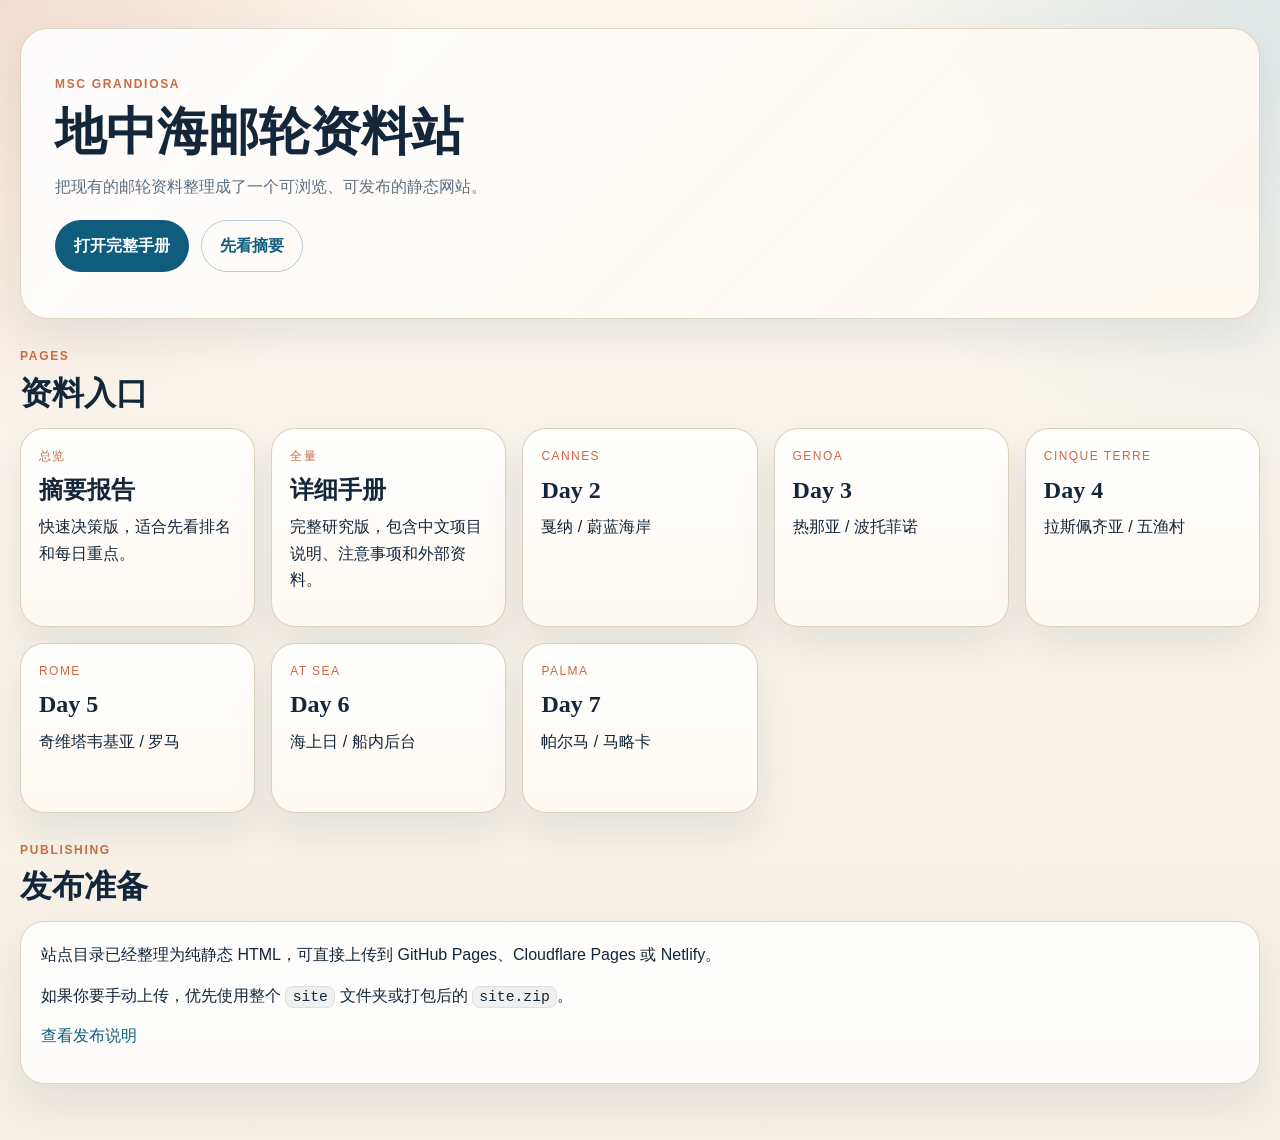
==== index.html @ 3a09f1c9 "Publish cruise guide site" ====
<!doctype html>
<html lang="zh-CN">
<head>
  <meta charset="utf-8">
  <meta name="viewport" content="width=device-width, initial-scale=1">
  <title>MSC Grandiosa 地中海邮轮资料站</title>
  <link rel="stylesheet" href="assets/styles.css">
</head>
<body>
  <div class="shell">
    <header class="home-hero">
      <p class="eyebrow">MSC Grandiosa</p>
      <h1>地中海邮轮资料站</h1>
      <p class="subtitle">把现有的邮轮资料整理成了一个可浏览、可发布的静态网站。</p>
      <div class="hero-actions">
        <a class="primary-btn" href="detailed.html">打开完整手册</a>
        <a class="secondary-btn" href="report.html">先看摘要</a>
      </div>
    </header>

    <section class="deck">
      <div class="section-head">
        <p class="eyebrow">Pages</p>
        <h2>资料入口</h2>
      </div>
      <div class="card-grid">
        
        <a class="card" href="report.html">
          <p class="card-kicker">总览</p>
          <h3>摘要报告</h3>
          <p>快速决策版，适合先看排名和每日重点。</p>
        </a>
        

        <a class="card" href="detailed.html">
          <p class="card-kicker">全量</p>
          <h3>详细手册</h3>
          <p>完整研究版，包含中文项目说明、注意事项和外部资料。</p>
        </a>
        

        <a class="card" href="day2.html">
          <p class="card-kicker">Cannes</p>
          <h3>Day 2</h3>
          <p>戛纳 / 蔚蓝海岸</p>
        </a>
        

        <a class="card" href="day3.html">
          <p class="card-kicker">Genoa</p>
          <h3>Day 3</h3>
          <p>热那亚 / 波托菲诺</p>
        </a>
        

        <a class="card" href="day4.html">
          <p class="card-kicker">Cinque Terre</p>
          <h3>Day 4</h3>
          <p>拉斯佩齐亚 / 五渔村</p>
        </a>
        

        <a class="card" href="day5.html">
          <p class="card-kicker">Rome</p>
          <h3>Day 5</h3>
          <p>奇维塔韦基亚 / 罗马</p>
        </a>
        

        <a class="card" href="day6.html">
          <p class="card-kicker">At Sea</p>
          <h3>Day 6</h3>
          <p>海上日 / 船内后台</p>
        </a>
        

        <a class="card" href="day7.html">
          <p class="card-kicker">Palma</p>
          <h3>Day 7</h3>
          <p>帕尔马 / 马略卡</p>
        </a>
        
      </div>
    </section>

    <section class="deck">
      <div class="section-head">
        <p class="eyebrow">Publishing</p>
        <h2>发布准备</h2>
      </div>
      <div class="info-panel">
        <p>站点目录已经整理为纯静态 HTML，可直接上传到 GitHub Pages、Cloudflare Pages 或 Netlify。</p>
        <p>如果你要手动上传，优先使用整个 <code>site</code> 文件夹或打包后的 <code>site.zip</code>。</p>
        <p><a href="PUBLISH.md">查看发布说明</a></p>
      </div>
    </section>
  </div>
</body>
</html>
---- assets/styles.css ----
:root {
  --bg: #f5efe5;
  --paper: #fffdf9;
  --ink: #13263a;
  --muted: #5d6f7f;
  --line: #d9cbb7;
  --sea: #0f5c7d;
  --sky: #6da7c8;
  --sand: #e8d5b5;
  --sun: #c96b43;
  --card: #fff9f2;
  --shadow: 0 18px 40px rgba(19, 38, 58, 0.08);
}
* { box-sizing: border-box; }
html { scroll-behavior: smooth; }
body {
  margin: 0;
  background:
    radial-gradient(circle at top left, rgba(201,107,67,.18), transparent 28rem),
    radial-gradient(circle at top right, rgba(109,167,200,.2), transparent 30rem),
    linear-gradient(180deg, #fbf7ef 0%, var(--bg) 100%);
  color: var(--ink);
  font: 16px/1.65 "Avenir Next", "PingFang SC", "Hiragino Sans GB", "Noto Sans CJK SC", sans-serif;
}
a { color: var(--sea); text-decoration: none; }
a:hover { text-decoration: underline; }
.shell { width: min(1240px, calc(100% - 32px)); margin: 0 auto; padding: 28px 0 56px; }
.topbar, .home-hero {
  background:
    linear-gradient(135deg, rgba(255,255,255,.9), rgba(255,249,242,.95)),
    linear-gradient(135deg, rgba(15,92,125,.06), rgba(201,107,67,.06));
  border: 1px solid rgba(217,203,183,.8);
  box-shadow: var(--shadow);
  border-radius: 28px;
  padding: 28px;
}
.home-hero { padding: 46px 34px; }
.eyebrow {
  margin: 0 0 8px;
  text-transform: uppercase;
  letter-spacing: .14em;
  font-size: 12px;
  color: var(--sun);
  font-weight: 700;
}
h1, h2, h3, h4 { font-family: "Georgia", "Songti SC", serif; line-height: 1.15; }
h1 { margin: 0; font-size: clamp(34px, 4vw, 58px); }
.subtitle { margin: 12px 0 0; color: var(--muted); max-width: 760px; }
.pill-nav { display: flex; flex-wrap: wrap; gap: 10px; margin-top: 18px; }
.nav-pill {
  border: 1px solid rgba(15,92,125,.18);
  background: rgba(255,255,255,.75);
  padding: 8px 14px;
  border-radius: 999px;
  color: var(--ink);
  font-size: 14px;
}
.nav-pill.is-active, .nav-pill:hover {
  background: var(--sea);
  color: white;
  text-decoration: none;
}
.layout { display: grid; grid-template-columns: 260px minmax(0, 1fr); gap: 24px; margin-top: 24px; }
.sidebar { position: sticky; top: 16px; align-self: start; }
.sidebar-card, .info-panel {
  background: rgba(255,255,255,.82);
  border: 1px solid rgba(217,203,183,.8);
  border-radius: 24px;
  box-shadow: var(--shadow);
  padding: 20px;
}
.content {
  background: rgba(255,253,249,.9);
  border: 1px solid rgba(217,203,183,.8);
  border-radius: 28px;
  box-shadow: var(--shadow);
  padding: 26px;
  overflow: hidden;
}
.toc { display: flex; flex-direction: column; gap: 10px; }
.toc a { color: var(--muted); font-size: 14px; }
.toc-level-2 { font-weight: 700; color: var(--ink) !important; }
.toc-level-3 { padding-left: 10px; }
.toc-level-4 { padding-left: 20px; }
.hero-image { margin: 10px 0 20px; border-radius: 22px; overflow: hidden; }
.hero-image img { display: block; width: 100%; height: auto; }
p { margin: 0 0 14px; }
ul, ol { margin: 0 0 18px 22px; padding: 0; }
li { margin: 6px 0; }
code {
  background: rgba(19,38,58,.06);
  border: 1px solid rgba(19,38,58,.08);
  border-radius: 8px;
  padding: .14em .42em;
  font-size: .92em;
}
h2 { margin: 28px 0 14px; font-size: 32px; }
h3 { margin: 24px 0 12px; font-size: 24px; }
h4 { margin: 22px 0 12px; font-size: 20px; color: var(--sea); }
.table-wrap { overflow-x: auto; margin: 0 0 22px; }
table {
  width: 100%;
  border-collapse: collapse;
  min-width: 720px;
  background: var(--paper);
  border-radius: 18px;
  overflow: hidden;
}
th, td { border: 1px solid rgba(217,203,183,.8); padding: 12px 13px; vertical-align: top; }
th {
  background: linear-gradient(180deg, rgba(15,92,125,.1), rgba(109,167,200,.08));
  text-align: left;
  color: var(--ink);
}
tbody tr:nth-child(even) td { background: rgba(232,213,181,.12); }
.deck { margin-top: 28px; }
.section-head { margin-bottom: 16px; }
.section-head h2 { margin: 2px 0 0; }
.card-grid {
  display: grid;
  grid-template-columns: repeat(auto-fit, minmax(220px, 1fr));
  gap: 16px;
}
.card {
  display: block;
  background: linear-gradient(180deg, rgba(255,255,255,.95), var(--card));
  border: 1px solid rgba(217,203,183,.9);
  border-radius: 24px;
  padding: 18px;
  box-shadow: var(--shadow);
  color: var(--ink);
  min-height: 170px;
}
.card:hover { transform: translateY(-2px); text-decoration: none; }
.card-kicker { margin: 0 0 10px; font-size: 12px; letter-spacing: .12em; color: var(--sun); text-transform: uppercase; }
.card h3 { margin: 0 0 10px; font-size: 24px; }
.hero-actions { display: flex; flex-wrap: wrap; gap: 12px; margin-top: 20px; }
.primary-btn, .secondary-btn {
  padding: 12px 18px;
  border-radius: 999px;
  border: 1px solid transparent;
  font-weight: 600;
}
.primary-btn { background: var(--sea); color: white; }
.secondary-btn { background: transparent; border-color: rgba(15,92,125,.3); color: var(--sea); }
.primary-btn:hover, .secondary-btn:hover { text-decoration: none; }
@media (max-width: 980px) {
  .layout { grid-template-columns: 1fr; }
  .sidebar { position: static; }
}
@media (max-width: 640px) {
  .shell { width: min(100% - 20px, 100%); }
  .topbar, .home-hero, .content { padding: 18px; border-radius: 22px; }
  h1 { font-size: 34px; }
  h2 { font-size: 28px; }
}
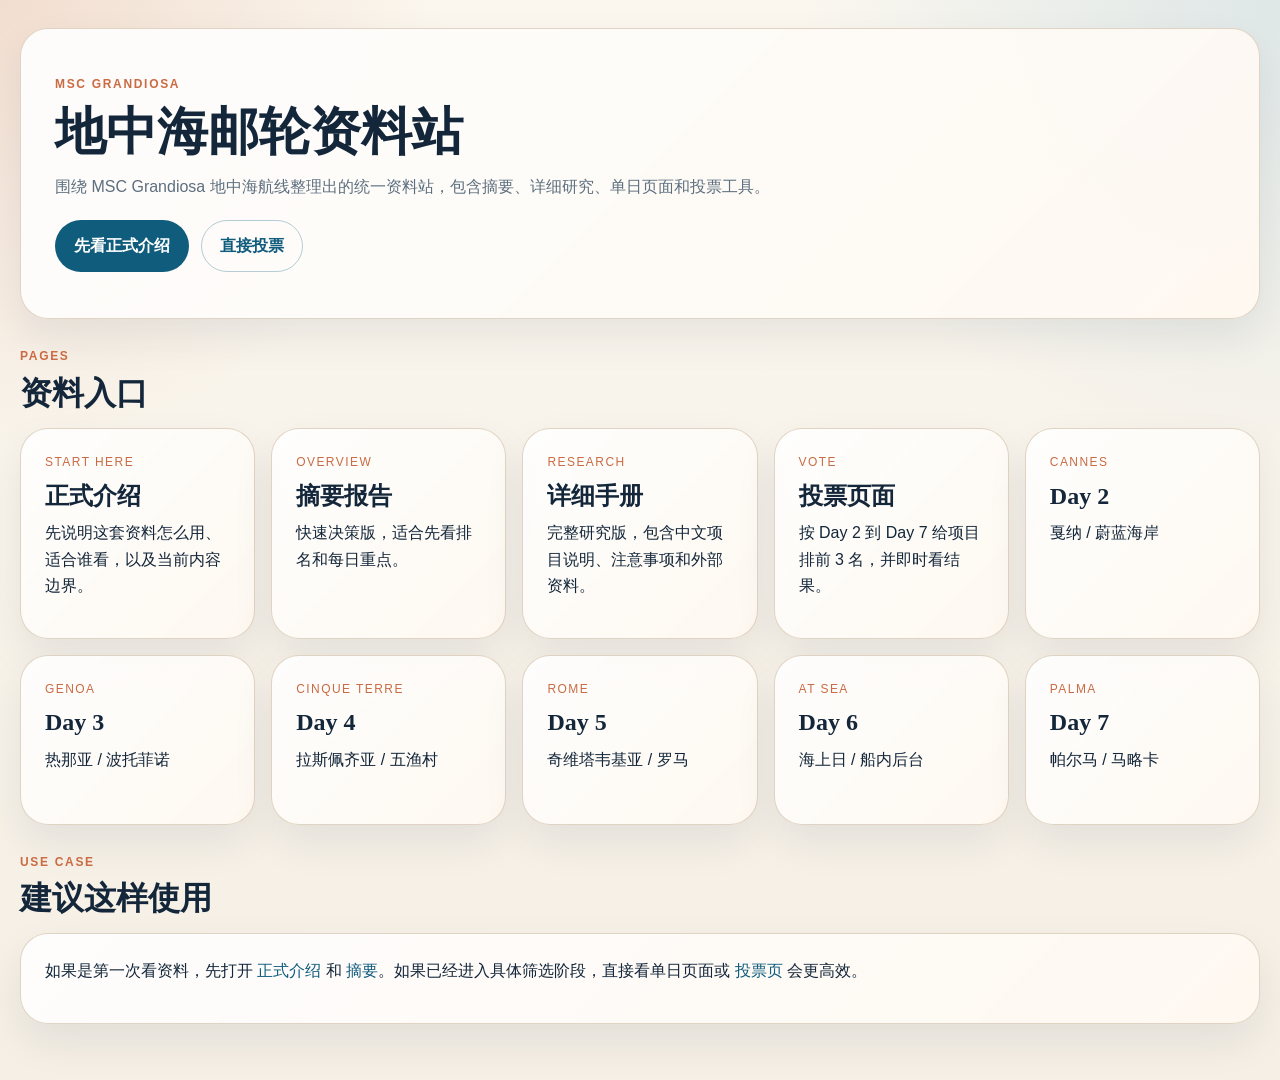
==== commit 0a0da62b: "Add intro page and local voting flow" ====
--- a/index.html
+++ b/index.html
@@ -11,10 +11,10 @@
     <header class="home-hero">
       <p class="eyebrow">MSC Grandiosa</p>
       <h1>地中海邮轮资料站</h1>
-      <p class="subtitle">把现有的邮轮资料整理成了一个可浏览、可发布的静态网站。</p>
+      <p class="subtitle">围绕 MSC Grandiosa 地中海航线整理出的统一资料站，包含摘要、详细研究、单日页面和投票工具。</p>
       <div class="hero-actions">
-        <a class="primary-btn" href="detailed.html">打开完整手册</a>
-        <a class="secondary-btn" href="report.html">先看摘要</a>
+        <a class="primary-btn" href="intro.html">先看正式介绍</a>
+        <a class="secondary-btn" href="vote.html">直接投票</a>
       </div>
     </header>
 
@@ -24,18 +24,31 @@
         <h2>资料入口</h2>
       </div>
       <div class="card-grid">
+        <a class="card" href="intro.html">
+          <p class="card-kicker">Start Here</p>
+          <h3>正式介绍</h3>
+          <p>先说明这套资料怎么用、适合谁看，以及当前内容边界。</p>
+        </a>
         
+
         <a class="card" href="report.html">
-          <p class="card-kicker">总览</p>
+          <p class="card-kicker">Overview</p>
           <h3>摘要报告</h3>
           <p>快速决策版，适合先看排名和每日重点。</p>
         </a>
         
 
         <a class="card" href="detailed.html">
-          <p class="card-kicker">全量</p>
+          <p class="card-kicker">Research</p>
           <h3>详细手册</h3>
           <p>完整研究版，包含中文项目说明、注意事项和外部资料。</p>
+        </a>
+        
+
+        <a class="card" href="vote.html">
+          <p class="card-kicker">Vote</p>
+          <h3>投票页面</h3>
+          <p>按 Day 2 到 Day 7 给项目排前 3 名，并即时看结果。</p>
         </a>
         
 
@@ -79,19 +92,16 @@
           <h3>Day 7</h3>
           <p>帕尔马 / 马略卡</p>
         </a>
-        
-      </div>
+        </div>
     </section>
 
     <section class="deck">
       <div class="section-head">
-        <p class="eyebrow">Publishing</p>
-        <h2>发布准备</h2>
+        <p class="eyebrow">Use Case</p>
+        <h2>建议这样使用</h2>
       </div>
       <div class="info-panel">
-        <p>站点目录已经整理为纯静态 HTML，可直接上传到 GitHub Pages、Cloudflare Pages 或 Netlify。</p>
-        <p>如果你要手动上传，优先使用整个 <code>site</code> 文件夹或打包后的 <code>site.zip</code>。</p>
-        <p><a href="PUBLISH.md">查看发布说明</a></p>
+        <p>如果是第一次看资料，先打开 <a href="intro.html">正式介绍</a> 和 <a href="report.html">摘要</a>。如果已经进入具体筛选阶段，直接看单日页面或 <a href="vote.html">投票页</a> 会更高效。</p>
       </div>
     </section>
   </div>
--- a/assets/styles.css
+++ b/assets/styles.css
@@ -25,16 +25,19 @@
 a { color: var(--sea); text-decoration: none; }
 a:hover { text-decoration: underline; }
 .shell { width: min(1240px, calc(100% - 32px)); margin: 0 auto; padding: 28px 0 56px; }
-.topbar, .home-hero {
+.topbar, .home-hero, .lead-panel, .content, .vote-panel, .results-panel .sidebar-card, .info-panel, .feature-card, .card {
   background:
-    linear-gradient(135deg, rgba(255,255,255,.9), rgba(255,249,242,.95)),
-    linear-gradient(135deg, rgba(15,92,125,.06), rgba(201,107,67,.06));
-  border: 1px solid rgba(217,203,183,.8);
+    linear-gradient(135deg, rgba(255,255,255,.92), rgba(255,249,242,.95)),
+    linear-gradient(135deg, rgba(15,92,125,.05), rgba(201,107,67,.05));
+  border: 1px solid rgba(217,203,183,.82);
   box-shadow: var(--shadow);
+}
+.topbar, .home-hero, .lead-panel, .content, .vote-panel, .sidebar-card, .info-panel, .feature-card, .card {
   border-radius: 28px;
-  padding: 28px;
 }
+.topbar, .home-hero, .content, .vote-panel, .sidebar-card, .info-panel, .feature-card, .card { padding: 24px; }
 .home-hero { padding: 46px 34px; }
+.lead-panel { padding: 30px; }
 .eyebrow {
   margin: 0 0 8px;
   text-transform: uppercase;
@@ -55,33 +58,15 @@
   color: var(--ink);
   font-size: 14px;
 }
-.nav-pill.is-active, .nav-pill:hover {
-  background: var(--sea);
-  color: white;
-  text-decoration: none;
-}
+.nav-pill.is-active, .nav-pill:hover { background: var(--sea); color: white; text-decoration: none; }
 .layout { display: grid; grid-template-columns: 260px minmax(0, 1fr); gap: 24px; margin-top: 24px; }
 .sidebar { position: sticky; top: 16px; align-self: start; }
-.sidebar-card, .info-panel {
-  background: rgba(255,255,255,.82);
-  border: 1px solid rgba(217,203,183,.8);
-  border-radius: 24px;
-  box-shadow: var(--shadow);
-  padding: 20px;
-}
-.content {
-  background: rgba(255,253,249,.9);
-  border: 1px solid rgba(217,203,183,.8);
-  border-radius: 28px;
-  box-shadow: var(--shadow);
-  padding: 26px;
-  overflow: hidden;
-}
 .toc { display: flex; flex-direction: column; gap: 10px; }
 .toc a { color: var(--muted); font-size: 14px; }
 .toc-level-2 { font-weight: 700; color: var(--ink) !important; }
 .toc-level-3 { padding-left: 10px; }
 .toc-level-4 { padding-left: 20px; }
+.content { overflow: hidden; }
 .hero-image { margin: 10px 0 20px; border-radius: 22px; overflow: hidden; }
 .hero-image img { display: block; width: 100%; height: auto; }
 p { margin: 0 0 14px; }
@@ -107,50 +92,73 @@
   overflow: hidden;
 }
 th, td { border: 1px solid rgba(217,203,183,.8); padding: 12px 13px; vertical-align: top; }
-th {
-  background: linear-gradient(180deg, rgba(15,92,125,.1), rgba(109,167,200,.08));
-  text-align: left;
-  color: var(--ink);
-}
+th { background: linear-gradient(180deg, rgba(15,92,125,.1), rgba(109,167,200,.08)); text-align: left; color: var(--ink); }
 tbody tr:nth-child(even) td { background: rgba(232,213,181,.12); }
 .deck { margin-top: 28px; }
 .section-head { margin-bottom: 16px; }
 .section-head h2 { margin: 2px 0 0; }
-.card-grid {
+.card-grid, .feature-grid {
   display: grid;
   grid-template-columns: repeat(auto-fit, minmax(220px, 1fr));
   gap: 16px;
 }
-.card {
+.card, .feature-card {
   display: block;
-  background: linear-gradient(180deg, rgba(255,255,255,.95), var(--card));
-  border: 1px solid rgba(217,203,183,.9);
-  border-radius: 24px;
-  padding: 18px;
-  box-shadow: var(--shadow);
   color: var(--ink);
   min-height: 170px;
 }
 .card:hover { transform: translateY(-2px); text-decoration: none; }
 .card-kicker { margin: 0 0 10px; font-size: 12px; letter-spacing: .12em; color: var(--sun); text-transform: uppercase; }
-.card h3 { margin: 0 0 10px; font-size: 24px; }
+.card h3, .feature-card h3 { margin: 0 0 10px; font-size: 24px; }
 .hero-actions { display: flex; flex-wrap: wrap; gap: 12px; margin-top: 20px; }
 .primary-btn, .secondary-btn {
   padding: 12px 18px;
   border-radius: 999px;
   border: 1px solid transparent;
   font-weight: 600;
+  cursor: pointer;
 }
 .primary-btn { background: var(--sea); color: white; }
 .secondary-btn { background: transparent; border-color: rgba(15,92,125,.3); color: var(--sea); }
 .primary-btn:hover, .secondary-btn:hover { text-decoration: none; }
+.intro-content { display: grid; gap: 24px; margin-top: 24px; }
+.step-list li { margin-bottom: 10px; }
+.vote-layout { display: grid; grid-template-columns: minmax(0, 1.5fr) minmax(320px, 1fr); gap: 24px; margin-top: 24px; align-items: start; }
+.results-panel { position: sticky; top: 16px; }
+.vote-form { display: grid; gap: 18px; }
+.field { display: grid; gap: 8px; }
+.field span { font-weight: 600; color: var(--ink); }
+input, select {
+  width: 100%;
+  border-radius: 14px;
+  border: 1px solid rgba(19,38,58,.16);
+  background: rgba(255,255,255,.94);
+  padding: 12px 14px;
+  font: inherit;
+  color: var(--ink);
+}
+.day-vote-card, .result-day-card {
+  border: 1px solid rgba(217,203,183,.8);
+  background: rgba(255,255,255,.82);
+  border-radius: 22px;
+  padding: 18px;
+  margin-top: 16px;
+}
+.day-vote-card h3, .result-day-card h3 { margin-top: 0; }
+.rank-grid { display: grid; grid-template-columns: repeat(3, minmax(0, 1fr)); gap: 14px; }
+.vote-actions { display: flex; flex-wrap: wrap; gap: 12px; margin-top: 8px; }
+.small-note { color: var(--muted); font-size: 14px; }
+.vote-summary { padding: 0 0 8px; }
 @media (max-width: 980px) {
-  .layout { grid-template-columns: 1fr; }
-  .sidebar { position: static; }
+  .layout, .vote-layout { grid-template-columns: 1fr; }
+  .sidebar, .results-panel { position: static; }
+}
+@media (max-width: 720px) {
+  .rank-grid { grid-template-columns: 1fr; }
 }
 @media (max-width: 640px) {
   .shell { width: min(100% - 20px, 100%); }
-  .topbar, .home-hero, .content { padding: 18px; border-radius: 22px; }
+  .topbar, .home-hero, .content, .vote-panel, .sidebar-card, .info-panel, .feature-card, .card, .lead-panel { padding: 18px; border-radius: 22px; }
   h1 { font-size: 34px; }
   h2 { font-size: 28px; }
 }
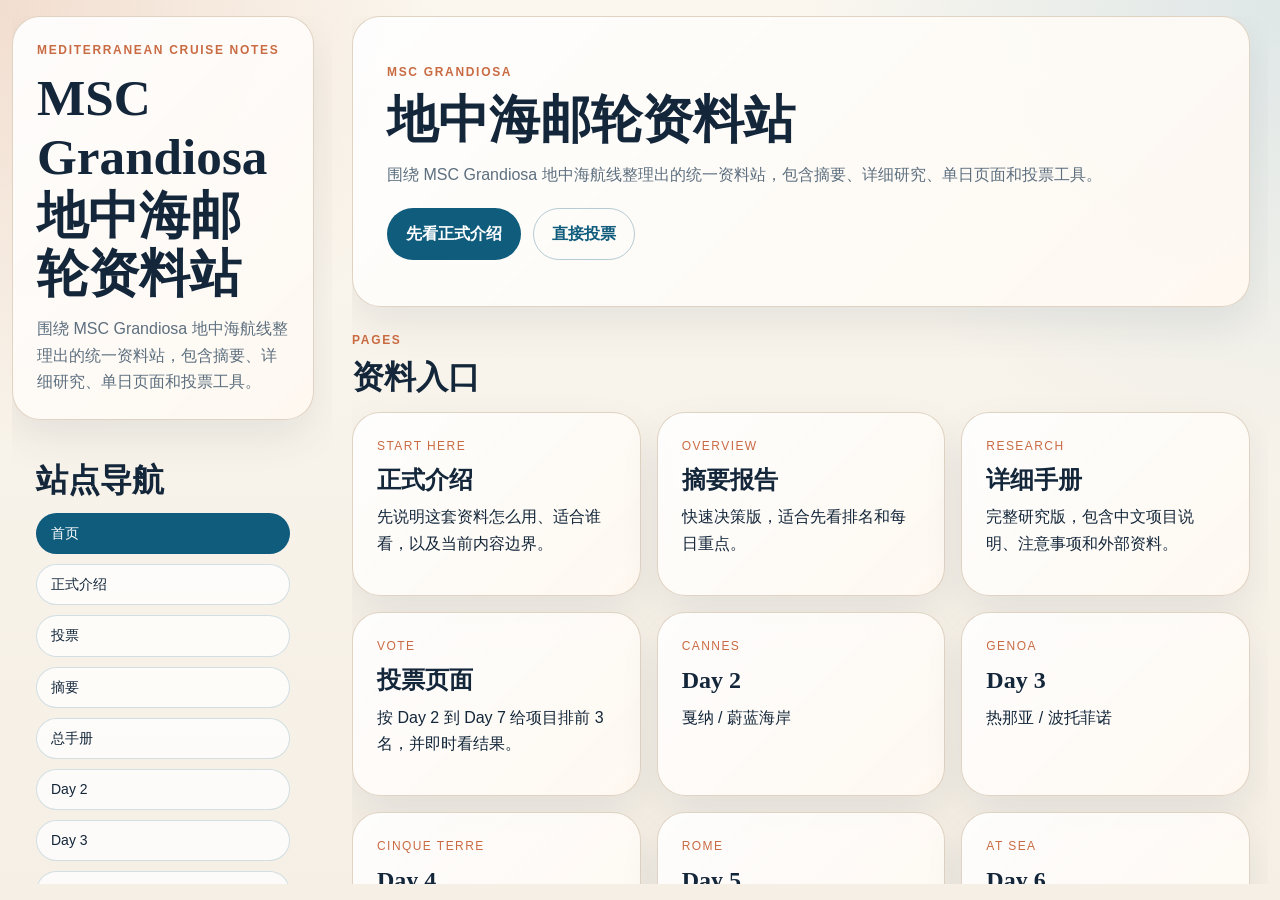
==== commit 899b92e2: "Split navigation and content scrolling" ====
--- a/index.html
+++ b/index.html
@@ -7,7 +7,39 @@
   <link rel="stylesheet" href="assets/styles.css">
 </head>
 <body>
-  <div class="shell">
+  <div class="shell shell-split">
+    <aside class="nav-rail">
+      <section class="topbar">
+        <p class="eyebrow">Mediterranean Cruise Notes</p>
+        <h1>MSC Grandiosa 地中海邮轮资料站</h1>
+        <p class="subtitle">围绕 MSC Grandiosa 地中海航线整理出的统一资料站，包含摘要、详细研究、单日页面和投票工具。</p>
+      </section>
+      <section class="sidebar-card site-nav-card">
+        <h2>站点导航</h2>
+        <nav class="pill-nav pill-nav-vertical"><a class="nav-pill is-active" href="index.html">首页</a>
+<a class="nav-pill" href="intro.html">正式介绍</a>
+<a class="nav-pill" href="vote.html">投票</a>
+<a class="nav-pill" href="report.html">摘要</a>
+<a class="nav-pill" href="detailed.html">总手册</a>
+<a class="nav-pill" href="day2.html">Day 2</a>
+<a class="nav-pill" href="day3.html">Day 3</a>
+<a class="nav-pill" href="day4.html">Day 4</a>
+<a class="nav-pill" href="day5.html">Day 5</a>
+<a class="nav-pill" href="day6.html">Day 6</a>
+<a class="nav-pill" href="day7.html">Day 7</a></nav>
+      </section>
+      
+      <section class="sidebar-card">
+        <h2>开始方式</h2>
+        <div class="toc">
+          <p class="small-note">第一次看这套资料，建议先读正式介绍和摘要。</p>
+          <p class="small-note">已经开始筛选行程时，直接进入单日页面和投票页会更高效。</p>
+        </div>
+      </section>
+    
+    </aside>
+    <main class="main-stage">
+      
     <header class="home-hero">
       <p class="eyebrow">MSC Grandiosa</p>
       <h1>地中海邮轮资料站</h1>
@@ -104,6 +136,9 @@
         <p>如果是第一次看资料，先打开 <a href="intro.html">正式介绍</a> 和 <a href="report.html">摘要</a>。如果已经进入具体筛选阶段，直接看单日页面或 <a href="vote.html">投票页</a> 会更高效。</p>
       </div>
     </section>
+    
+    </main>
   </div>
+  
 </body>
 </html>
--- a/assets/styles.css
+++ b/assets/styles.css
@@ -12,8 +12,9 @@
   --shadow: 0 18px 40px rgba(19, 38, 58, 0.08);
 }
 * { box-sizing: border-box; }
-html { scroll-behavior: smooth; }
+html { scroll-behavior: smooth; height: 100%; }
 body {
+  min-height: 100%;
   margin: 0;
   background:
     radial-gradient(circle at top left, rgba(201,107,67,.18), transparent 28rem),
@@ -21,10 +22,19 @@
     linear-gradient(180deg, #fbf7ef 0%, var(--bg) 100%);
   color: var(--ink);
   font: 16px/1.65 "Avenir Next", "PingFang SC", "Hiragino Sans GB", "Noto Sans CJK SC", sans-serif;
+  overflow: hidden;
 }
 a { color: var(--sea); text-decoration: none; }
 a:hover { text-decoration: underline; }
-.shell { width: min(1240px, calc(100% - 32px)); margin: 0 auto; padding: 28px 0 56px; }
+.shell-split {
+  width: min(1440px, calc(100% - 24px));
+  height: 100vh;
+  margin: 0 auto;
+  padding: 16px 0;
+  display: grid;
+  grid-template-columns: 320px minmax(0, 1fr);
+  gap: 20px;
+}
 .topbar, .home-hero, .lead-panel, .content, .vote-panel, .results-panel .sidebar-card, .info-panel, .feature-card, .card {
   background:
     linear-gradient(135deg, rgba(255,255,255,.92), rgba(255,249,242,.95)),
@@ -38,6 +48,22 @@
 .topbar, .home-hero, .content, .vote-panel, .sidebar-card, .info-panel, .feature-card, .card { padding: 24px; }
 .home-hero { padding: 46px 34px; }
 .lead-panel { padding: 30px; }
+.nav-rail, .main-stage {
+  min-height: 0;
+  overflow-y: auto;
+  padding-right: 8px;
+  scrollbar-gutter: stable;
+}
+.nav-rail {
+  display: grid;
+  gap: 18px;
+  align-content: start;
+}
+.main-stage {
+  display: grid;
+  gap: 24px;
+  align-content: start;
+}
 .eyebrow {
   margin: 0 0 8px;
   text-transform: uppercase;
@@ -50,6 +76,11 @@
 h1 { margin: 0; font-size: clamp(34px, 4vw, 58px); }
 .subtitle { margin: 12px 0 0; color: var(--muted); max-width: 760px; }
 .pill-nav { display: flex; flex-wrap: wrap; gap: 10px; margin-top: 18px; }
+.pill-nav-vertical {
+  display: grid;
+  gap: 10px;
+  margin-top: 14px;
+}
 .nav-pill {
   border: 1px solid rgba(15,92,125,.18);
   background: rgba(255,255,255,.75);
@@ -57,16 +88,17 @@
   border-radius: 999px;
   color: var(--ink);
   font-size: 14px;
+  display: block;
 }
 .nav-pill.is-active, .nav-pill:hover { background: var(--sea); color: white; text-decoration: none; }
-.layout { display: grid; grid-template-columns: 260px minmax(0, 1fr); gap: 24px; margin-top: 24px; }
-.sidebar { position: sticky; top: 16px; align-self: start; }
+.site-nav-card h2, .sidebar-card h2 { margin-top: 0; }
 .toc { display: flex; flex-direction: column; gap: 10px; }
 .toc a { color: var(--muted); font-size: 14px; }
 .toc-level-2 { font-weight: 700; color: var(--ink) !important; }
 .toc-level-3 { padding-left: 10px; }
 .toc-level-4 { padding-left: 20px; }
-.content { overflow: hidden; }
+.content { overflow: visible; }
+.content [id] { scroll-margin-top: 24px; }
 .hero-image { margin: 10px 0 20px; border-radius: 22px; overflow: hidden; }
 .hero-image img { display: block; width: 100%; height: auto; }
 p { margin: 0 0 14px; }
@@ -94,8 +126,8 @@
 th, td { border: 1px solid rgba(217,203,183,.8); padding: 12px 13px; vertical-align: top; }
 th { background: linear-gradient(180deg, rgba(15,92,125,.1), rgba(109,167,200,.08)); text-align: left; color: var(--ink); }
 tbody tr:nth-child(even) td { background: rgba(232,213,181,.12); }
-.deck { margin-top: 28px; }
-.section-head { margin-bottom: 16px; }
+.deck { display: grid; gap: 16px; }
+.section-head { margin-bottom: 0; }
 .section-head h2 { margin: 2px 0 0; }
 .card-grid, .feature-grid {
   display: grid;
@@ -121,10 +153,10 @@
 .primary-btn { background: var(--sea); color: white; }
 .secondary-btn { background: transparent; border-color: rgba(15,92,125,.3); color: var(--sea); }
 .primary-btn:hover, .secondary-btn:hover { text-decoration: none; }
-.intro-content { display: grid; gap: 24px; margin-top: 24px; }
+.intro-content { display: grid; gap: 24px; }
 .step-list li { margin-bottom: 10px; }
-.vote-layout { display: grid; grid-template-columns: minmax(0, 1.5fr) minmax(320px, 1fr); gap: 24px; margin-top: 24px; align-items: start; }
-.results-panel { position: sticky; top: 16px; }
+.vote-layout { display: grid; grid-template-columns: minmax(0, 1.5fr) minmax(320px, 1fr); gap: 24px; align-items: start; }
+.results-panel { position: sticky; top: 0; }
 .vote-form { display: grid; gap: 18px; }
 .field { display: grid; gap: 8px; }
 .field span { font-weight: 600; color: var(--ink); }
@@ -149,16 +181,37 @@
 .vote-actions { display: flex; flex-wrap: wrap; gap: 12px; margin-top: 8px; }
 .small-note { color: var(--muted); font-size: 14px; }
 .vote-summary { padding: 0 0 8px; }
+::-webkit-scrollbar { width: 10px; height: 10px; }
+::-webkit-scrollbar-thumb {
+  background: rgba(15,92,125,.22);
+  border-radius: 999px;
+  border: 2px solid rgba(255,255,255,.7);
+}
+::-webkit-scrollbar-track { background: transparent; }
 @media (max-width: 980px) {
-  .layout, .vote-layout { grid-template-columns: 1fr; }
-  .sidebar, .results-panel { position: static; }
+  body { overflow: auto; }
+  .shell-split {
+    width: min(100% - 20px, 100%);
+    height: auto;
+    grid-template-columns: 1fr;
+    gap: 18px;
+    padding: 18px 0 28px;
+  }
+  .nav-rail, .main-stage {
+    overflow: visible;
+    padding-right: 0;
+  }
+  .vote-layout { grid-template-columns: 1fr; }
+  .results-panel { position: static; }
 }
 @media (max-width: 720px) {
   .rank-grid { grid-template-columns: 1fr; }
 }
 @media (max-width: 640px) {
-  .shell { width: min(100% - 20px, 100%); }
-  .topbar, .home-hero, .content, .vote-panel, .sidebar-card, .info-panel, .feature-card, .card, .lead-panel { padding: 18px; border-radius: 22px; }
+  .topbar, .home-hero, .content, .vote-panel, .sidebar-card, .info-panel, .feature-card, .card, .lead-panel {
+    padding: 18px;
+    border-radius: 22px;
+  }
   h1 { font-size: 34px; }
   h2 { font-size: 28px; }
 }
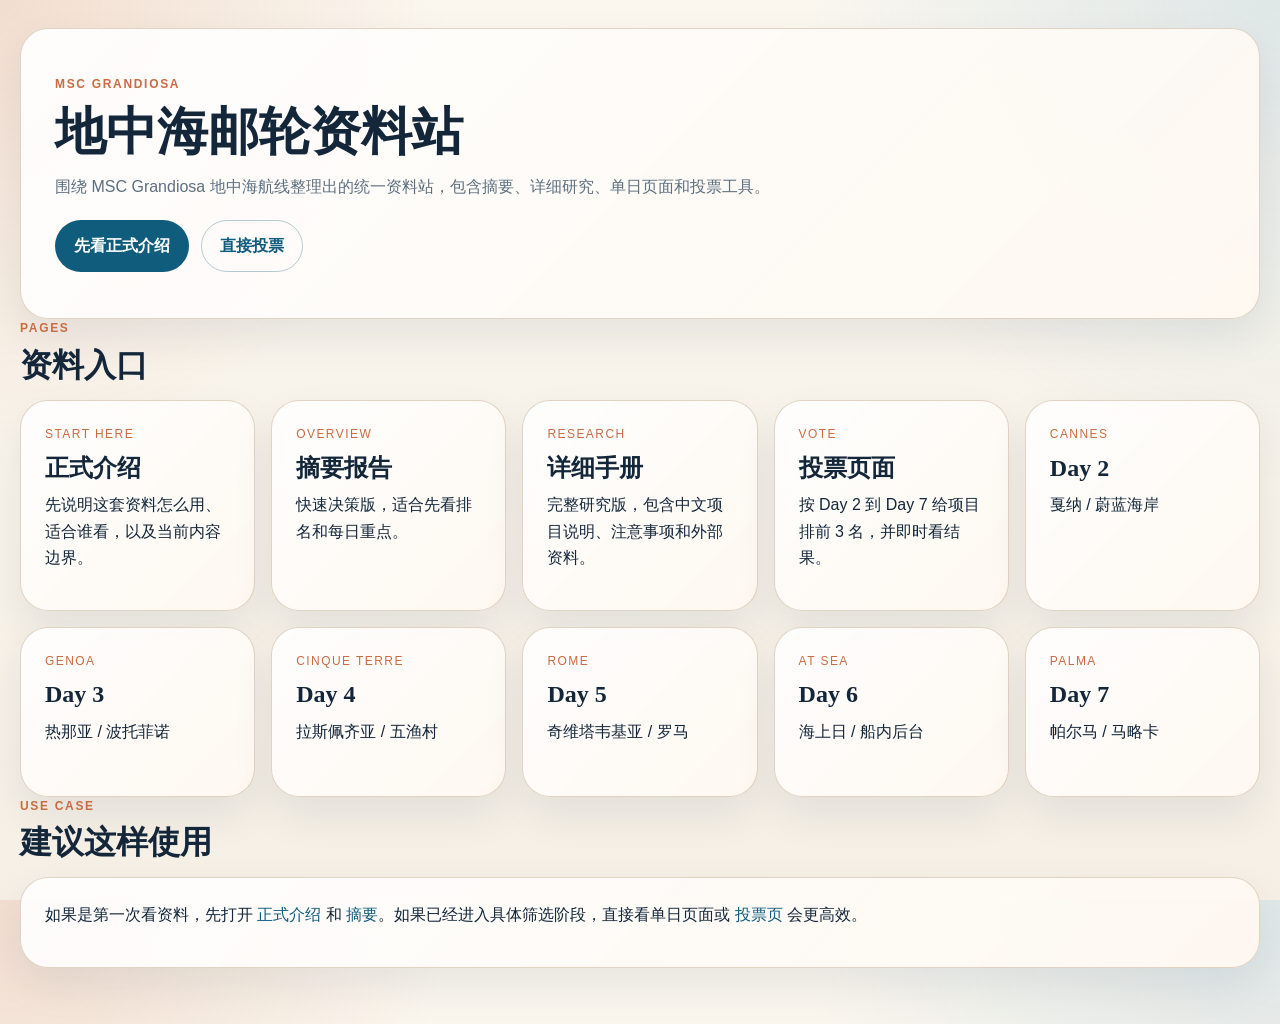
==== commit f61173d3: "Restore standalone homepage layout" ====
--- a/index.html
+++ b/index.html
@@ -6,40 +6,8 @@
   <title>MSC Grandiosa 地中海邮轮资料站</title>
   <link rel="stylesheet" href="assets/styles.css">
 </head>
-<body>
-  <div class="shell shell-split">
-    <aside class="nav-rail">
-      <section class="topbar">
-        <p class="eyebrow">Mediterranean Cruise Notes</p>
-        <h1>MSC Grandiosa 地中海邮轮资料站</h1>
-        <p class="subtitle">围绕 MSC Grandiosa 地中海航线整理出的统一资料站，包含摘要、详细研究、单日页面和投票工具。</p>
-      </section>
-      <section class="sidebar-card site-nav-card">
-        <h2>站点导航</h2>
-        <nav class="pill-nav pill-nav-vertical"><a class="nav-pill is-active" href="index.html">首页</a>
-<a class="nav-pill" href="intro.html">正式介绍</a>
-<a class="nav-pill" href="vote.html">投票</a>
-<a class="nav-pill" href="report.html">摘要</a>
-<a class="nav-pill" href="detailed.html">总手册</a>
-<a class="nav-pill" href="day2.html">Day 2</a>
-<a class="nav-pill" href="day3.html">Day 3</a>
-<a class="nav-pill" href="day4.html">Day 4</a>
-<a class="nav-pill" href="day5.html">Day 5</a>
-<a class="nav-pill" href="day6.html">Day 6</a>
-<a class="nav-pill" href="day7.html">Day 7</a></nav>
-      </section>
-      
-      <section class="sidebar-card">
-        <h2>开始方式</h2>
-        <div class="toc">
-          <p class="small-note">第一次看这套资料，建议先读正式介绍和摘要。</p>
-          <p class="small-note">已经开始筛选行程时，直接进入单日页面和投票页会更高效。</p>
-        </div>
-      </section>
-    
-    </aside>
-    <main class="main-stage">
-      
+<body class="home-page">
+  <div class="shell">
     <header class="home-hero">
       <p class="eyebrow">MSC Grandiosa</p>
       <h1>地中海邮轮资料站</h1>
@@ -136,9 +104,6 @@
         <p>如果是第一次看资料，先打开 <a href="intro.html">正式介绍</a> 和 <a href="report.html">摘要</a>。如果已经进入具体筛选阶段，直接看单日页面或 <a href="vote.html">投票页</a> 会更高效。</p>
       </div>
     </section>
-    
-    </main>
   </div>
-  
 </body>
 </html>
--- a/assets/styles.css
+++ b/assets/styles.css
@@ -24,8 +24,14 @@
   font: 16px/1.65 "Avenir Next", "PingFang SC", "Hiragino Sans GB", "Noto Sans CJK SC", sans-serif;
   overflow: hidden;
 }
+body.home-page { overflow: auto; }
 a { color: var(--sea); text-decoration: none; }
 a:hover { text-decoration: underline; }
+.shell {
+  width: min(1240px, calc(100% - 32px));
+  margin: 0 auto;
+  padding: 28px 0 56px;
+}
 .shell-split {
   width: min(1440px, calc(100% - 24px));
   height: 100vh;
@@ -189,6 +195,10 @@
 }
 ::-webkit-scrollbar-track { background: transparent; }
 @media (max-width: 980px) {
+  .vote-layout { grid-template-columns: 1fr; }
+  .results-panel { position: static; }
+}
+@media (max-width: 760px) {
   body { overflow: auto; }
   .shell-split {
     width: min(100% - 20px, 100%);
@@ -201,13 +211,12 @@
     overflow: visible;
     padding-right: 0;
   }
-  .vote-layout { grid-template-columns: 1fr; }
-  .results-panel { position: static; }
 }
 @media (max-width: 720px) {
   .rank-grid { grid-template-columns: 1fr; }
 }
 @media (max-width: 640px) {
+  .shell { width: min(100% - 20px, 100%); }
   .topbar, .home-hero, .content, .vote-panel, .sidebar-card, .info-panel, .feature-card, .card, .lead-panel {
     padding: 18px;
     border-radius: 22px;
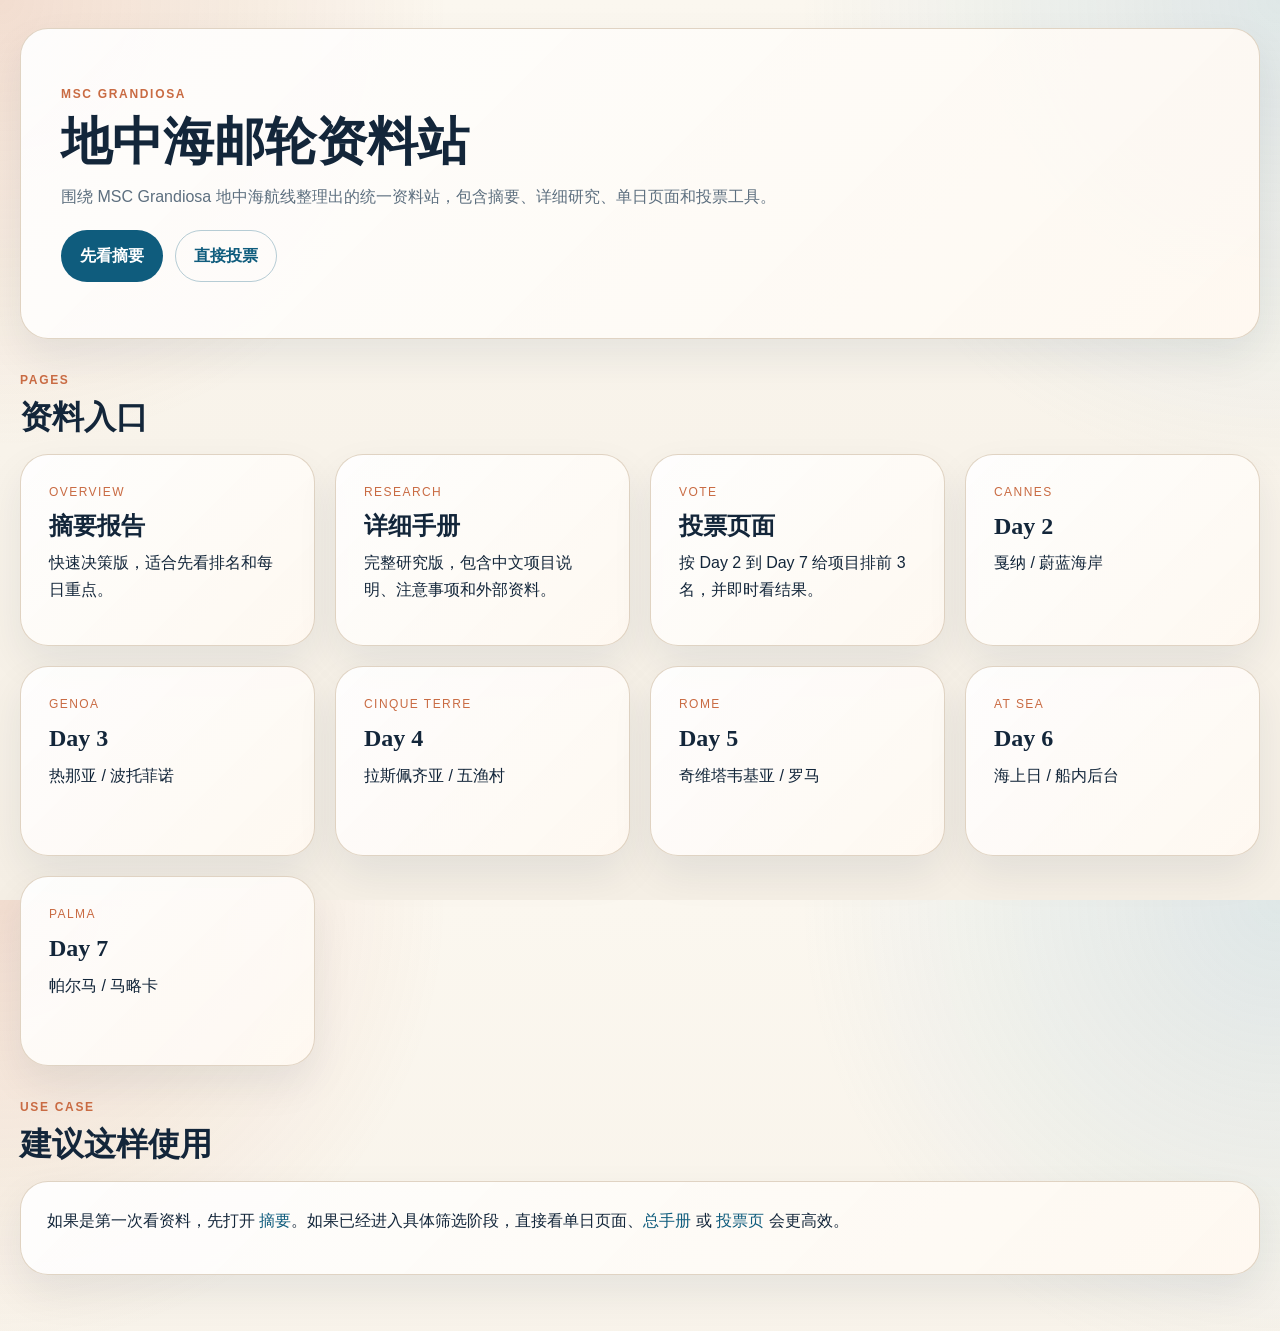
==== commit 28f01a3e: "Remove intro page and dead links" ====
--- a/index.html
+++ b/index.html
@@ -13,7 +13,7 @@
       <h1>地中海邮轮资料站</h1>
       <p class="subtitle">围绕 MSC Grandiosa 地中海航线整理出的统一资料站，包含摘要、详细研究、单日页面和投票工具。</p>
       <div class="hero-actions">
-        <a class="primary-btn" href="intro.html">先看正式介绍</a>
+        <a class="primary-btn" href="report.html">先看摘要</a>
         <a class="secondary-btn" href="vote.html">直接投票</a>
       </div>
     </header>
@@ -24,13 +24,6 @@
         <h2>资料入口</h2>
       </div>
       <div class="card-grid">
-        <a class="card" href="intro.html">
-          <p class="card-kicker">Start Here</p>
-          <h3>正式介绍</h3>
-          <p>先说明这套资料怎么用、适合谁看，以及当前内容边界。</p>
-        </a>
-        
-
         <a class="card" href="report.html">
           <p class="card-kicker">Overview</p>
           <h3>摘要报告</h3>
@@ -101,7 +94,7 @@
         <h2>建议这样使用</h2>
       </div>
       <div class="info-panel">
-        <p>如果是第一次看资料，先打开 <a href="intro.html">正式介绍</a> 和 <a href="report.html">摘要</a>。如果已经进入具体筛选阶段，直接看单日页面或 <a href="vote.html">投票页</a> 会更高效。</p>
+        <p>如果是第一次看资料，先打开 <a href="report.html">摘要</a>。如果已经进入具体筛选阶段，直接看单日页面、<a href="detailed.html">总手册</a> 或 <a href="vote.html">投票页</a> 会更高效。</p>
       </div>
     </section>
   </div>
--- a/assets/styles.css
+++ b/assets/styles.css
@@ -38,7 +38,7 @@
   margin: 0 auto;
   padding: 16px 0;
   display: grid;
-  grid-template-columns: 320px minmax(0, 1fr);
+  grid-template-columns: minmax(280px, clamp(320px, 28vw, 420px)) minmax(0, 1fr);
   gap: 20px;
 }
 .topbar, .home-hero, .lead-panel, .content, .vote-panel, .results-panel .sidebar-card, .info-panel, .feature-card, .card {
@@ -65,6 +65,45 @@
   gap: 18px;
   align-content: start;
 }
+.nav-rail .topbar {
+  padding: 22px;
+}
+.nav-rail .topbar h1 {
+  font-size: clamp(28px, 2.5vw, 42px);
+  line-height: 1.12;
+  overflow-wrap: anywhere;
+  word-break: break-word;
+}
+.nav-rail .topbar .subtitle {
+  max-width: none;
+  font-size: 15px;
+  line-height: 1.55;
+  overflow-wrap: anywhere;
+}
+.sidebar-actions {
+  margin-top: 18px;
+  display: flex;
+  flex-wrap: wrap;
+  gap: 10px;
+}
+.home-btn {
+  display: inline-flex;
+  align-items: center;
+  justify-content: center;
+  padding: 10px 16px;
+  border-radius: 999px;
+  border: 1px solid rgba(15,92,125,.22);
+  background: rgba(255,255,255,.82);
+  color: var(--sea);
+  font-weight: 600;
+  font-size: 14px;
+  box-shadow: 0 10px 24px rgba(15,92,125,.08);
+}
+.home-btn:hover {
+  background: var(--sea);
+  color: white;
+  text-decoration: none;
+}
 .main-stage {
   display: grid;
   gap: 24px;
@@ -81,22 +120,6 @@
 h1, h2, h3, h4 { font-family: "Georgia", "Songti SC", serif; line-height: 1.15; }
 h1 { margin: 0; font-size: clamp(34px, 4vw, 58px); }
 .subtitle { margin: 12px 0 0; color: var(--muted); max-width: 760px; }
-.pill-nav { display: flex; flex-wrap: wrap; gap: 10px; margin-top: 18px; }
-.pill-nav-vertical {
-  display: grid;
-  gap: 10px;
-  margin-top: 14px;
-}
-.nav-pill {
-  border: 1px solid rgba(15,92,125,.18);
-  background: rgba(255,255,255,.75);
-  padding: 8px 14px;
-  border-radius: 999px;
-  color: var(--ink);
-  font-size: 14px;
-  display: block;
-}
-.nav-pill.is-active, .nav-pill:hover { background: var(--sea); color: white; text-decoration: none; }
 .site-nav-card h2, .sidebar-card h2 { margin-top: 0; }
 .toc { display: flex; flex-direction: column; gap: 10px; }
 .toc a { color: var(--muted); font-size: 14px; }
@@ -159,7 +182,6 @@
 .primary-btn { background: var(--sea); color: white; }
 .secondary-btn { background: transparent; border-color: rgba(15,92,125,.3); color: var(--sea); }
 .primary-btn:hover, .secondary-btn:hover { text-decoration: none; }
-.intro-content { display: grid; gap: 24px; }
 .step-list li { margin-bottom: 10px; }
 .vote-layout { display: grid; grid-template-columns: minmax(0, 1.5fr) minmax(320px, 1fr); gap: 24px; align-items: start; }
 .results-panel { position: sticky; top: 0; }
@@ -187,6 +209,18 @@
 .vote-actions { display: flex; flex-wrap: wrap; gap: 12px; margin-top: 8px; }
 .small-note { color: var(--muted); font-size: 14px; }
 .vote-summary { padding: 0 0 8px; }
+.home-page .home-hero { padding: 56px 40px; }
+.home-page .deck {
+  display: block;
+  margin-top: 32px;
+}
+.home-page .section-head { margin-bottom: 18px; }
+.home-page .card-grid {
+  grid-template-columns: repeat(auto-fit, minmax(250px, 1fr));
+  gap: 20px;
+}
+.home-page .card { min-height: 190px; padding: 28px; }
+.home-page .info-panel { padding: 26px; }
 ::-webkit-scrollbar { width: 10px; height: 10px; }
 ::-webkit-scrollbar-thumb {
   background: rgba(15,92,125,.22);
@@ -221,6 +255,8 @@
     padding: 18px;
     border-radius: 22px;
   }
+  .home-page .home-hero { padding: 26px 22px; }
+  .home-page .card { min-height: 0; padding: 20px; }
   h1 { font-size: 34px; }
   h2 { font-size: 28px; }
 }
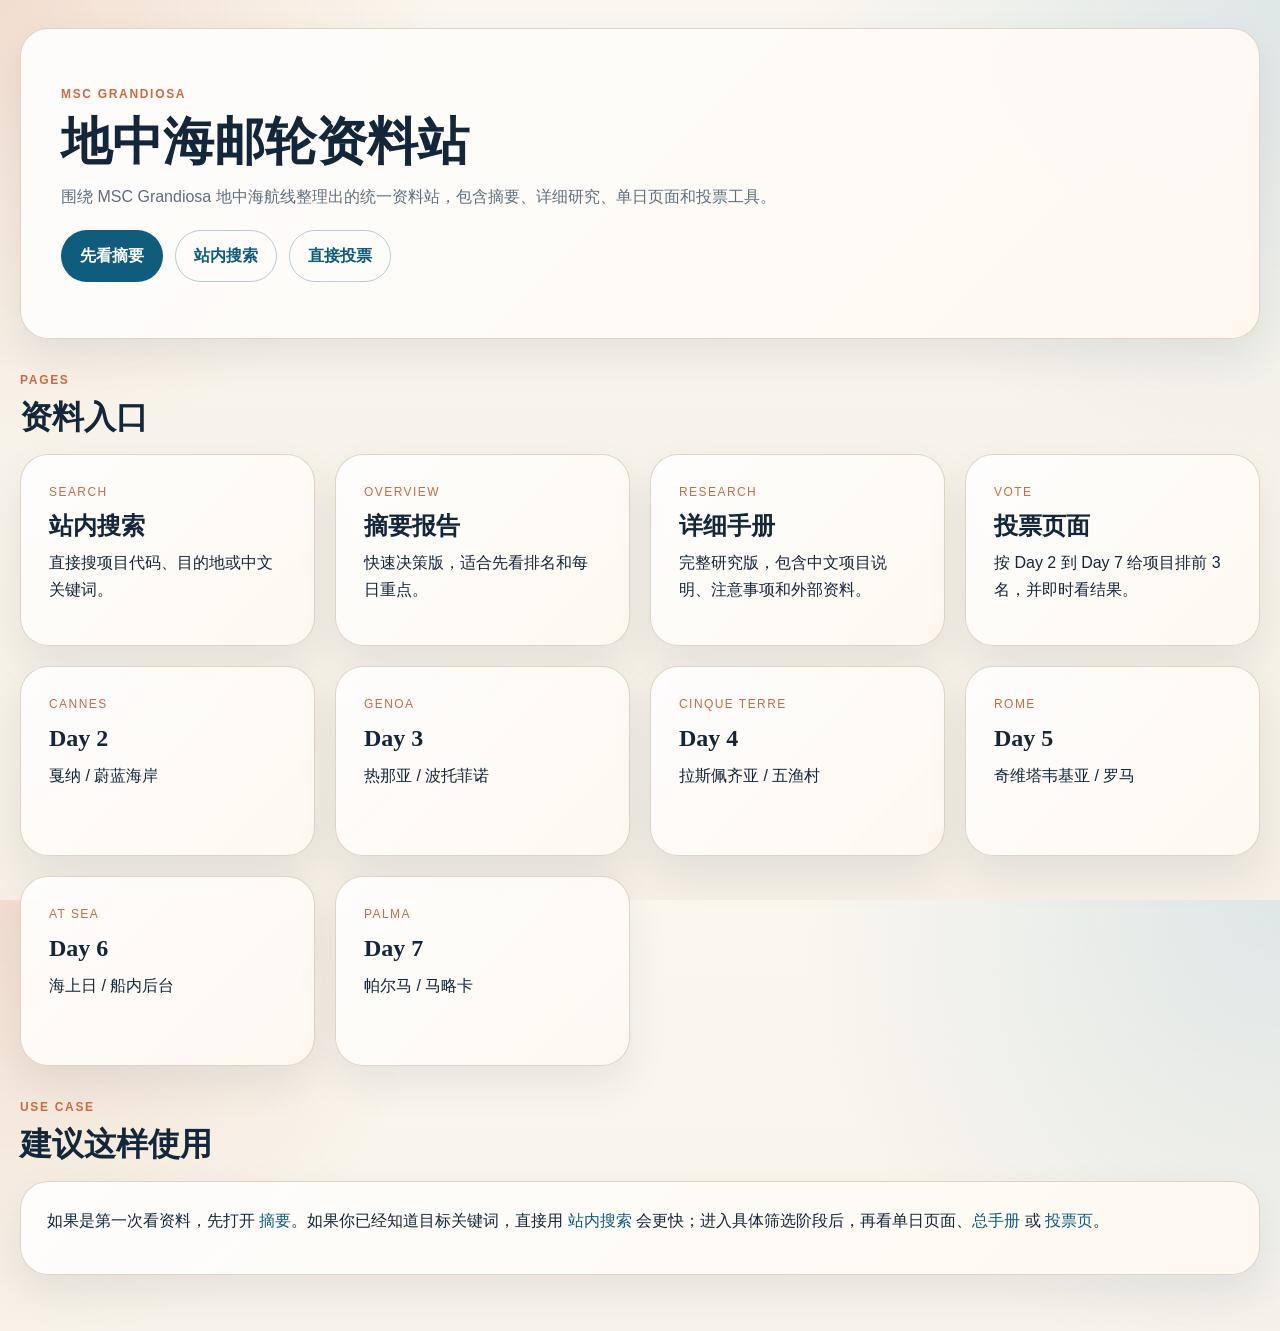
==== commit 704c4b6b: "Add client-side site search" ====
--- a/index.html
+++ b/index.html
@@ -14,6 +14,7 @@
       <p class="subtitle">围绕 MSC Grandiosa 地中海航线整理出的统一资料站，包含摘要、详细研究、单日页面和投票工具。</p>
       <div class="hero-actions">
         <a class="primary-btn" href="report.html">先看摘要</a>
+        <a class="secondary-btn" href="search.html">站内搜索</a>
         <a class="secondary-btn" href="vote.html">直接投票</a>
       </div>
     </header>
@@ -24,6 +25,13 @@
         <h2>资料入口</h2>
       </div>
       <div class="card-grid">
+        <a class="card" href="search.html">
+          <p class="card-kicker">Search</p>
+          <h3>站内搜索</h3>
+          <p>直接搜项目代码、目的地或中文关键词。</p>
+        </a>
+        
+
         <a class="card" href="report.html">
           <p class="card-kicker">Overview</p>
           <h3>摘要报告</h3>
@@ -94,7 +102,7 @@
         <h2>建议这样使用</h2>
       </div>
       <div class="info-panel">
-        <p>如果是第一次看资料，先打开 <a href="report.html">摘要</a>。如果已经进入具体筛选阶段，直接看单日页面、<a href="detailed.html">总手册</a> 或 <a href="vote.html">投票页</a> 会更高效。</p>
+        <p>如果是第一次看资料，先打开 <a href="report.html">摘要</a>。如果你已经知道目标关键词，直接用 <a href="search.html">站内搜索</a> 会更快；进入具体筛选阶段后，再看单日页面、<a href="detailed.html">总手册</a> 或 <a href="vote.html">投票页</a>。</p>
       </div>
     </section>
   </div>
--- a/assets/styles.css
+++ b/assets/styles.css
@@ -38,7 +38,7 @@
   margin: 0 auto;
   padding: 16px 0;
   display: grid;
-  grid-template-columns: minmax(280px, clamp(320px, 28vw, 420px)) minmax(0, 1fr);
+  grid-template-columns: minmax(320px, clamp(360px, 30vw, 460px)) minmax(0, 1fr);
   gap: 20px;
 }
 .topbar, .home-hero, .lead-panel, .content, .vote-panel, .results-panel .sidebar-card, .info-panel, .feature-card, .card {
@@ -69,15 +69,16 @@
   padding: 22px;
 }
 .nav-rail .topbar h1 {
-  font-size: clamp(28px, 2.5vw, 42px);
-  line-height: 1.12;
+  font-size: clamp(20px, 1.9vw, 34px);
+  line-height: 1.06;
   overflow-wrap: anywhere;
   word-break: break-word;
+  margin-bottom: 0;
 }
 .nav-rail .topbar .subtitle {
   max-width: none;
-  font-size: 15px;
-  line-height: 1.55;
+  font-size: 14px;
+  line-height: 1.5;
   overflow-wrap: anywhere;
 }
 .sidebar-actions {
@@ -103,6 +104,10 @@
   background: var(--sea);
   color: white;
   text-decoration: none;
+}
+.ghost-btn {
+  background: transparent;
+  box-shadow: none;
 }
 .main-stage {
   display: grid;
@@ -185,6 +190,36 @@
 .step-list li { margin-bottom: 10px; }
 .vote-layout { display: grid; grid-template-columns: minmax(0, 1.5fr) minmax(320px, 1fr); gap: 24px; align-items: start; }
 .results-panel { position: sticky; top: 0; }
+.search-content { display: grid; gap: 20px; }
+.search-panel {
+  border: 1px solid rgba(217,203,183,.82);
+  background: rgba(255,255,255,.84);
+  border-radius: 24px;
+  padding: 22px;
+  box-shadow: var(--shadow);
+}
+.search-field input {
+  font-size: 18px;
+  padding: 14px 16px;
+}
+.search-results {
+  display: grid;
+  gap: 16px;
+}
+.search-result-card {
+  border: 1px solid rgba(217,203,183,.82);
+  background: rgba(255,255,255,.84);
+  border-radius: 24px;
+  padding: 22px;
+  box-shadow: var(--shadow);
+}
+.search-result-card h3 {
+  margin: 0 0 10px;
+  font-size: 24px;
+}
+.search-result-card .card-kicker {
+  margin-bottom: 8px;
+}
 .vote-form { display: grid; gap: 18px; }
 .field { display: grid; gap: 8px; }
 .field span { font-weight: 600; color: var(--ink); }
